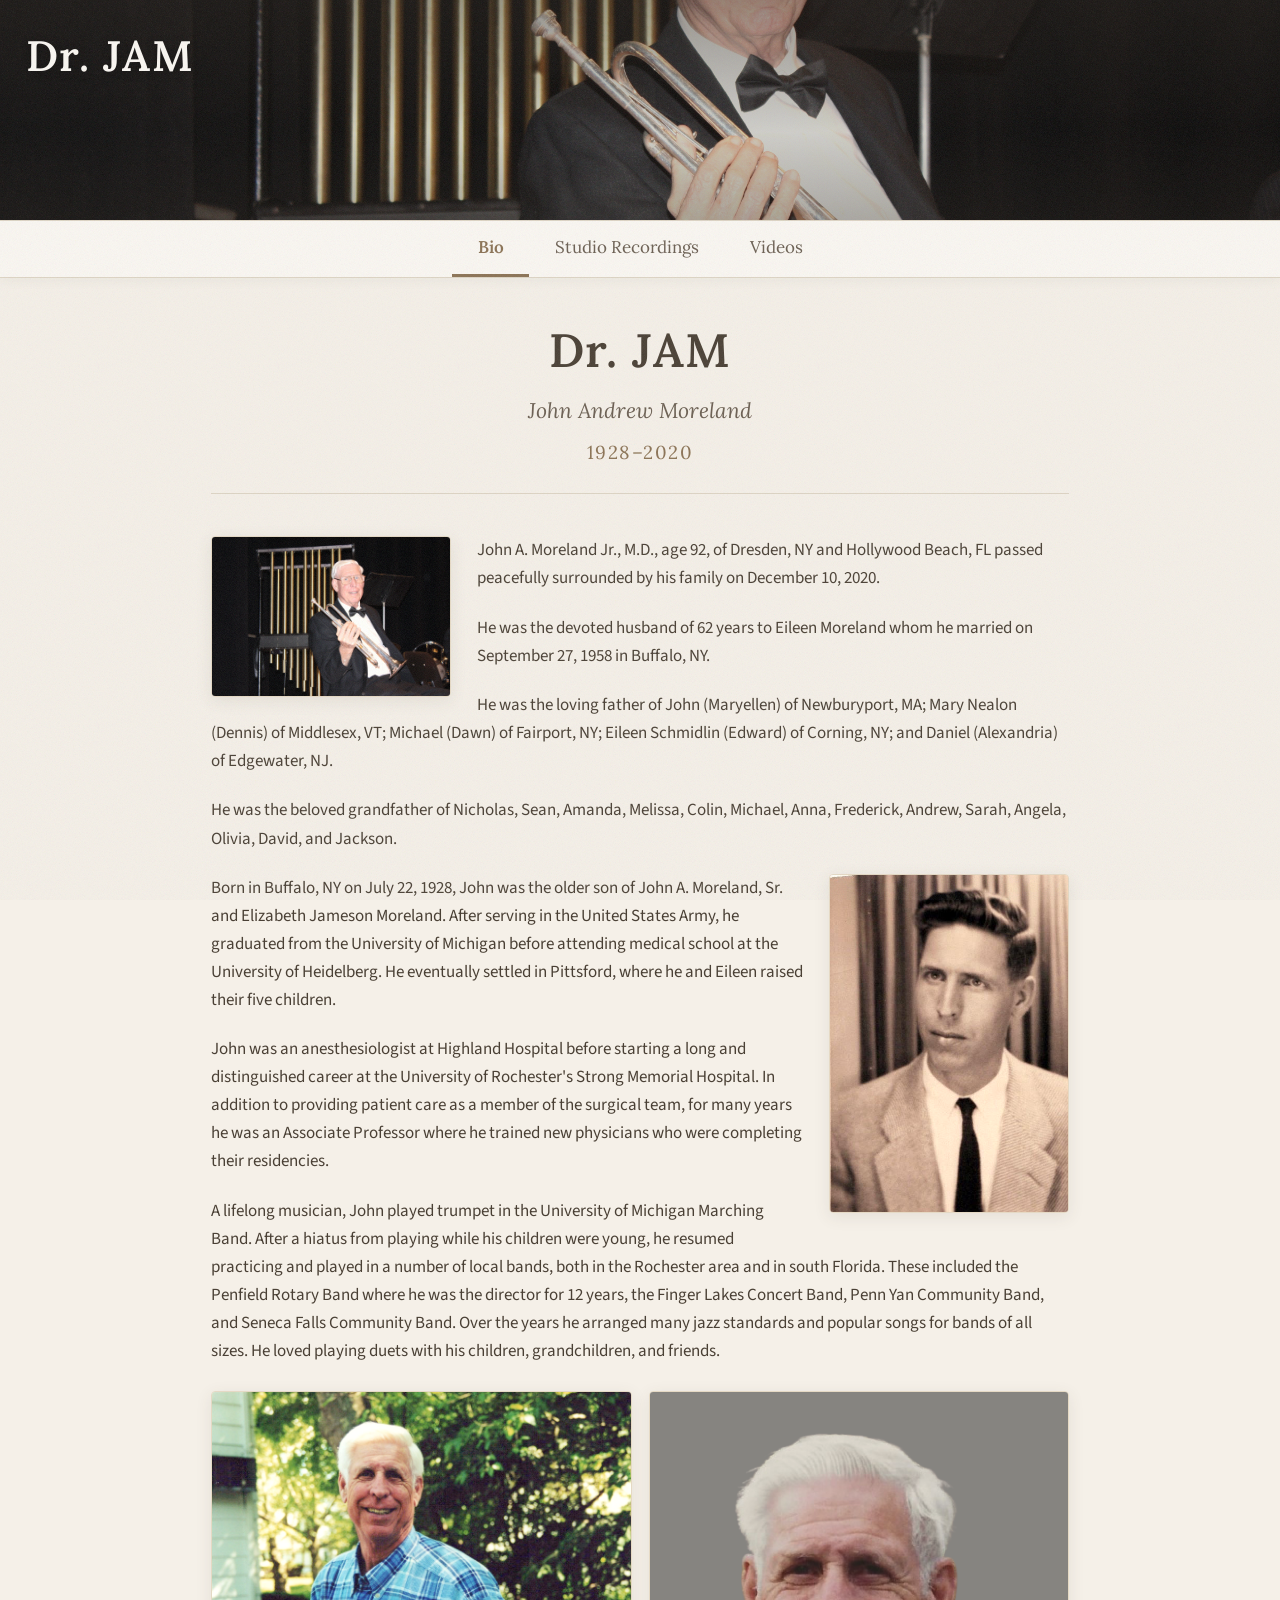
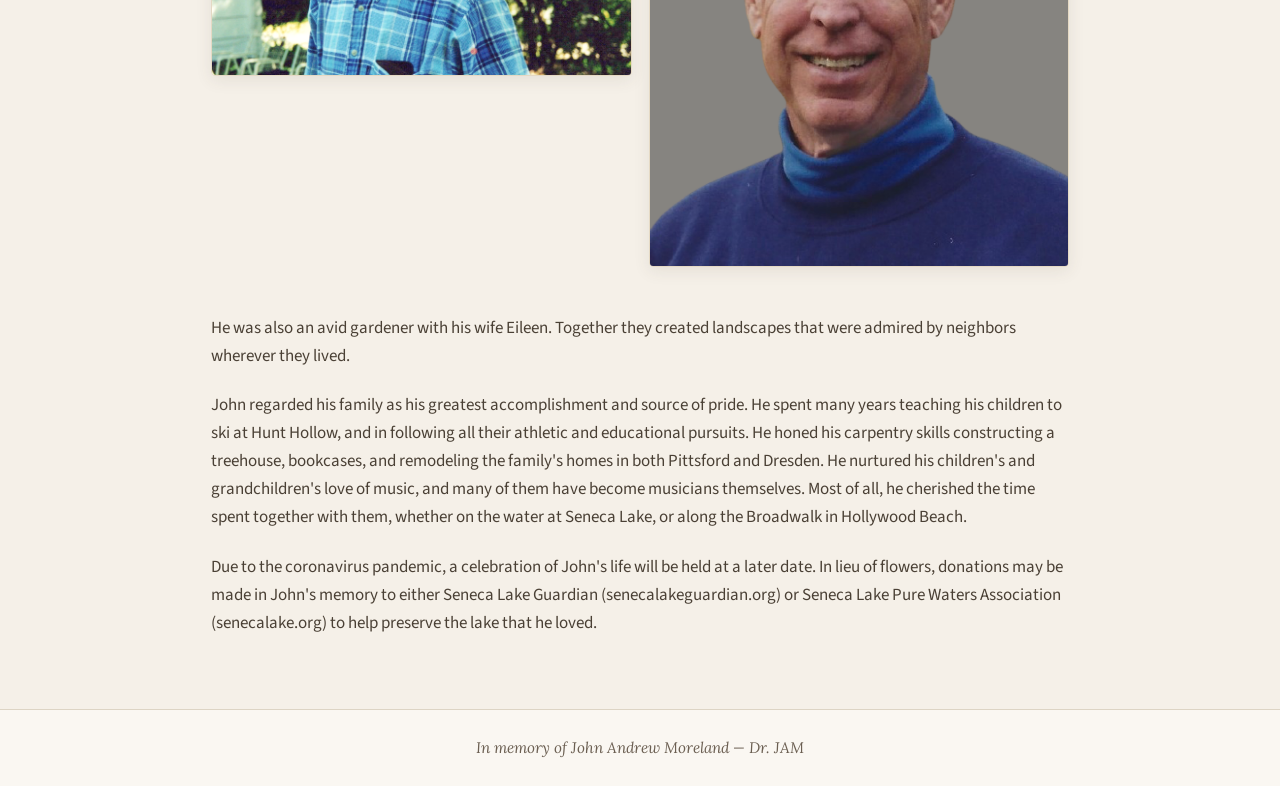
==== source/index.html @ f9a6eca0 "initial site" ====
<!DOCTYPE html>
<html lang="en">
<head>
  <meta charset="UTF-8">
  <meta name="viewport" content="width=device-width, initial-scale=1.0">
  <title>♪ Dr. JAM ♫</title>
  <link rel="icon" href="favicon.svg" type="image/svg+xml">
  <link rel="preconnect" href="https://fonts.googleapis.com">
  <link rel="preconnect" href="https://fonts.gstatic.com" crossorigin>
  <link href="https://fonts.googleapis.com/css2?family=Lora:ital,wght@0,400;0,600;1,400&family=Source+Sans+3:wght@400;600&display=swap" rel="stylesheet">
  <link rel="stylesheet" href="css/styles.css">
</head>
<body>
  <header class="site-header">
    <div class="banner">
      <div class="banner-slides">
        <img src="../resources/images/IMG_6916.jpeg" alt="" class="banner-slide is-active">
        <img src="../resources/images/unnamed.jpg" alt="" class="banner-slide">
        <img src="../resources/images/unnamed%20(1).jpg" alt="" class="banner-slide">
      </div>
      <div class="banner-overlay">
        <h1 class="banner-title">Dr. JAM</h1>
      </div>
    </div>

    <nav class="tab-nav" role="tablist" aria-label="Site sections">
      <button type="button" class="tab-btn is-active" role="tab" data-tab="bio" aria-selected="true">Bio</button>
      <button type="button" class="tab-btn" role="tab" data-tab="recordings" aria-selected="false">Studio Recordings</button>
      <button type="button" class="tab-btn" role="tab" data-tab="videos" aria-selected="false">Videos</button>
    </nav>
  </header>

  <main class="site-main">
    <section class="tab-panel is-active" data-panel="bio" role="tabpanel" aria-labelledby="bio-tab">
      <div class="bio-hero">
        <h2 class="bio-name-large">Dr. JAM</h2>
        <p class="bio-full-name">John Andrew Moreland</p>
        <p class="bio-years">1928–2020</p>
      </div>

      <div class="bio-content">
        <figure class="bio-photo bio-photo-left">
          <img src="../resources/images/IMG_6916.jpeg" alt="John Andrew Moreland">
        </figure>

        <p>John A. Moreland Jr., M.D., age 92, of Dresden, NY and Hollywood Beach, FL passed peacefully surrounded by his family on December 10, 2020.</p>

        <p>He was the devoted husband of 62 years to Eileen Moreland whom he married on September 27, 1958 in Buffalo, NY.</p>

        <p>He was the loving father of John (Maryellen) of Newburyport, MA; Mary Nealon (Dennis) of Middlesex, VT; Michael (Dawn) of Fairport, NY; Eileen Schmidlin (Edward) of Corning, NY; and Daniel (Alexandria) of Edgewater, NJ.</p>

        <p>He was the beloved grandfather of Nicholas, Sean, Amanda, Melissa, Colin, Michael, Anna, Frederick, Andrew, Sarah, Angela, Olivia, David, and Jackson.</p>

        <figure class="bio-photo bio-photo-right">
          <img src="../resources/images/unnamed.jpg" alt="John with family">
        </figure>

        <p>Born in Buffalo, NY on July 22, 1928, John was the older son of John A. Moreland, Sr. and Elizabeth Jameson Moreland. After serving in the United States Army, he graduated from the University of Michigan before attending medical school at the University of Heidelberg. He eventually settled in Pittsford, where he and Eileen raised their five children.</p>

        <p>John was an anesthesiologist at Highland Hospital before starting a long and distinguished career at the University of Rochester's Strong Memorial Hospital. In addition to providing patient care as a member of the surgical team, for many years he was an Associate Professor where he trained new physicians who were completing their residencies.</p>

        <p>A lifelong musician, John played trumpet in the University of Michigan Marching Band. After a hiatus from playing while his children were young, he resumed practicing and played in a number of local bands, both in the Rochester area and in south Florida. These included the Penfield Rotary Band where he was the director for 12 years, the Finger Lakes Concert Band, Penn Yan Community Band, and Seneca Falls Community Band. Over the years he arranged many jazz standards and popular songs for bands of all sizes. He loved playing duets with his children, grandchildren, and friends.</p>

        <div class="bio-gallery">
          <figure class="bio-photo">
            <img src="../resources/images/unnamed%20(1).jpg" alt="John playing trumpet">
          </figure>
          <figure class="bio-photo">
            <img src="../resources/images/unnamed.png" alt="John with his band">
          </figure>
        </div>

        <p>He was also an avid gardener with his wife Eileen. Together they created landscapes that were admired by neighbors wherever they lived.</p>

        <p>John regarded his family as his greatest accomplishment and source of pride. He spent many years teaching his children to ski at Hunt Hollow, and in following all their athletic and educational pursuits. He honed his carpentry skills constructing a treehouse, bookcases, and remodeling the family's homes in both Pittsford and Dresden. He nurtured his children's and grandchildren's love of music, and many of them have become musicians themselves. Most of all, he cherished the time spent together with them, whether on the water at Seneca Lake, or along the Broadwalk in Hollywood Beach.</p>

        <p>Due to the coronavirus pandemic, a celebration of John's life will be held at a later date. In lieu of flowers, donations may be made in John's memory to either Seneca Lake Guardian (senecalakeguardian.org) or Seneca Lake Pure Waters Association (senecalake.org) to help preserve the lake that he loved.</p>
      </div>
    </section>

    <section class="tab-panel" data-panel="recordings" role="tabpanel" hidden>
      <div class="panel-intro">
        <h2 class="panel-title">Studio Recordings</h2>
        <p class="panel-subtitle">Arrangements by Dr. JAM, performed by The Penfield Rotary Stage Band</p>
      </div>
      <div id="recordings-content"></div>
    </section>

    <section class="tab-panel" data-panel="videos" role="tabpanel" hidden>
      <div class="panel-intro">
        <h2 class="panel-title">Videos</h2>
        <p class="panel-subtitle">Performance recordings of bands playing his arrangements</p>
      </div>
      <div class="videos-placeholder">
        <p>Videos will be added here soon. Check back for recordings of bands performing Dr. JAM's arrangements.</p>
        <ul class="video-list" id="video-list" aria-label="Performance videos">
          <!-- Future video embeds go here, e.g.:
          <li class="video-item">
            <h3>Performance title</h3>
            <div class="video-embed">
              <iframe ...></iframe>
            </div>
          </li>
          -->
        </ul>
      </div>
    </section>
  </main>

  <footer class="site-footer">
    <p>In memory of John Andrew Moreland — Dr. JAM</p>
  </footer>

  <script src="js/albums.js"></script>
  <script src="js/tabs.js"></script>
  <script src="js/player.js"></script>
  <script>
    (function () {
      const slides = document.querySelectorAll(".banner-slide");
      if (slides.length < 2) return;
      let current = 0;
      setInterval(function () {
        slides[current].classList.remove("is-active");
        current = (current + 1) % slides.length;
        slides[current].classList.add("is-active");
      }, 6000);
    })();
  </script>
</body>
</html>
---- source/css/styles.css ----
*,
*::before,
*::after {
  box-sizing: border-box;
}

:root {
  --color-bg: #f5f0e8;
  --color-text: #4a4035;
  --color-text-muted: #6b5f52;
  --color-accent: #8b7355;
  --color-accent-soft: #c4a882;
  --color-border: #ddd4c4;
  --color-card: #faf7f2;
  --font-serif: "Lora", Georgia, "Times New Roman", serif;
  --font-sans: "Source Sans 3", "Segoe UI", sans-serif;
  --max-width: 900px;
}

html {
  font-size: 17px;
  scroll-behavior: smooth;
}

body {
  margin: 0;
  min-height: 100vh;
  font-family: var(--font-sans);
  color: var(--color-text);
  background-color: var(--color-bg);
  line-height: 1.65;
  position: relative;
}

body::before {
  content: "";
  position: fixed;
  inset: 0;
  pointer-events: none;
  z-index: 9999;
  opacity: 0.1;
  background-image: url("data:image/svg+xml,%3Csvg viewBox='0 0 256 256' xmlns='http://www.w3.org/2000/svg'%3E%3Cfilter id='n'%3E%3CfeTurbulence type='fractalNoise' baseFrequency='0.85' numOctaves='4' stitchTiles='stitch'/%3E%3C/filter%3E%3Crect width='100%25' height='100%25' filter='url(%23n)'/%3E%3C/svg%3E");
  background-repeat: repeat;
  background-size: 180px 180px;
}

img {
  max-width: 100%;
  height: auto;
  display: block;
}

/* Header & Banner */

.site-header {
  background: var(--color-card);
  border-bottom: 1px solid var(--color-border);
  box-shadow: 0 2px 12px rgba(74, 64, 53, 0.06);
}

.banner {
  position: relative;
  height: 220px;
  overflow: hidden;
  background: #3d342c;
}

.banner-slides {
  position: absolute;
  inset: 0;
}

.banner-slide {
  position: absolute;
  inset: 0;
  width: 100%;
  height: 100%;
  object-fit: cover;
  opacity: 0;
  transition: opacity 1.2s ease;
  filter: sepia(0.25) brightness(0.92);
}

.banner-slide.is-active {
  opacity: 1;
}

.banner-overlay {
  position: absolute;
  inset: 0;
  background: linear-gradient(
    to bottom,
    rgba(45, 38, 32, 0.45) 0%,
    rgba(45, 38, 32, 0.15) 60%,
    rgba(45, 38, 32, 0.35) 100%
  );
  display: flex;
  align-items: flex-start;
  padding: 1.25rem 1.5rem;
}

.banner-title {
  margin: 0;
  font-family: var(--font-serif);
  font-size: clamp(1.75rem, 5vw, 2.5rem);
  font-weight: 600;
  color: #faf7f2;
  text-shadow: 0 2px 8px rgba(0, 0, 0, 0.35);
  letter-spacing: 0.04em;
}

/* Tab Navigation */

.tab-nav {
  display: flex;
  justify-content: center;
  flex-wrap: wrap;
  gap: 0;
  padding: 0;
  border-top: 1px solid var(--color-border);
}

.tab-btn {
  appearance: none;
  border: none;
  background: transparent;
  font-family: var(--font-serif);
  font-size: 1rem;
  color: var(--color-text-muted);
  padding: 0.9rem 1.5rem;
  cursor: pointer;
  border-bottom: 3px solid transparent;
  transition: color 0.2s, border-color 0.2s, background 0.2s;
}

.tab-btn:hover {
  color: var(--color-accent);
  background: rgba(139, 115, 85, 0.06);
}

.tab-btn.is-active {
  color: var(--color-accent);
  border-bottom-color: var(--color-accent);
  font-weight: 600;
}

/* Main Content */

.site-main {
  max-width: var(--max-width);
  margin: 0 auto;
  padding: 2rem 1.25rem 3rem;
}

.tab-panel[hidden] {
  display: none;
}

.panel-intro {
  text-align: center;
  margin-bottom: 2rem;
}

.panel-title {
  font-family: var(--font-serif);
  font-size: 1.75rem;
  font-weight: 600;
  margin: 0 0 0.35rem;
  color: var(--color-text);
}

.panel-subtitle {
  margin: 0;
  color: var(--color-text-muted);
  font-size: 1rem;
}

/* Bio Tab */

.bio-hero {
  text-align: center;
  margin-bottom: 2.5rem;
  padding-bottom: 1.5rem;
  border-bottom: 1px solid var(--color-border);
}

.bio-name-large {
  font-family: var(--font-serif);
  font-size: clamp(2rem, 6vw, 2.75rem);
  font-weight: 600;
  margin: 0 0 0.25rem;
  color: var(--color-text);
  letter-spacing: 0.03em;
}

.bio-full-name {
  font-family: var(--font-serif);
  font-size: 1.25rem;
  font-style: italic;
  margin: 0 0 0.5rem;
  color: var(--color-text-muted);
}

.bio-years {
  font-family: var(--font-serif);
  font-size: 1.1rem;
  margin: 0;
  color: var(--color-accent);
  letter-spacing: 0.08em;
}

.bio-content p {
  margin: 0 0 1.25rem;
}

.bio-photo {
  margin: 0 0 1.25rem;
}

.bio-photo img {
  border-radius: 4px;
  border: 1px solid var(--color-border);
  box-shadow: 0 4px 16px rgba(74, 64, 53, 0.1);
  filter: sepia(0.12);
}

.bio-photo-left {
  float: left;
  max-width: 240px;
  margin: 0 1.5rem 1rem 0;
}

.bio-photo-right {
  float: right;
  max-width: 240px;
  margin: 0 0 1rem 1.5rem;
}

.bio-gallery {
  display: grid;
  grid-template-columns: repeat(auto-fit, minmax(200px, 1fr));
  gap: 1rem;
  margin: 1.5rem 0;
  clear: both;
}

.bio-content::after {
  content: "";
  display: table;
  clear: both;
}

/* Recordings Tab */

.album-section {
  background: var(--color-card);
  border: 1px solid var(--color-border);
  border-radius: 6px;
  padding: 1.5rem;
  margin-bottom: 2rem;
  box-shadow: 0 2px 10px rgba(74, 64, 53, 0.05);
}

.album-header {
  display: flex;
  flex-wrap: wrap;
  align-items: flex-start;
  justify-content: space-between;
  gap: 1rem;
  margin-bottom: 1.25rem;
  padding-bottom: 1rem;
  border-bottom: 1px solid var(--color-border);
}

.album-title {
  font-family: var(--font-serif);
  font-size: 1.35rem;
  font-weight: 600;
  margin: 0 0 0.25rem;
}

.album-band {
  margin: 0;
  font-size: 0.95rem;
  color: var(--color-text-muted);
  font-style: italic;
}

.track-list {
  list-style: none;
  margin: 0;
  padding: 0;
}

.track-item {
  display: grid;
  grid-template-columns: 2.5rem 1fr auto;
  align-items: center;
  gap: 0.75rem;
  padding: 0.6rem 0;
  border-bottom: 1px solid rgba(221, 212, 196, 0.6);
}

.track-item:last-child {
  border-bottom: none;
}

.track-number {
  font-family: var(--font-serif);
  font-size: 0.9rem;
  color: var(--color-accent-soft);
}

.track-title {
  font-size: 0.98rem;
}

/* Buttons */

.btn {
  appearance: none;
  border: 1px solid var(--color-accent);
  background: transparent;
  color: var(--color-accent);
  font-family: var(--font-sans);
  font-size: 0.85rem;
  font-weight: 600;
  padding: 0.4rem 0.85rem;
  border-radius: 4px;
  cursor: pointer;
  min-width: 4.5rem;
  transition: background 0.2s, color 0.2s;
}

.btn:hover {
  background: rgba(139, 115, 85, 0.1);
}

.btn.is-playing {
  background: var(--color-accent);
  color: #faf7f2;
}

.album-play-all-btn {
  font-size: 0.9rem;
  padding: 0.5rem 1rem;
}

/* Videos Tab */

.videos-placeholder {
  background: var(--color-card);
  border: 1px solid var(--color-border);
  border-radius: 6px;
  padding: 2rem 1.5rem;
  text-align: center;
  box-shadow: 0 2px 10px rgba(74, 64, 53, 0.05);
}

.videos-placeholder > p {
  margin: 0 0 1.5rem;
  color: var(--color-text-muted);
  font-size: 1.05rem;
}

.video-list {
  list-style: none;
  margin: 0;
  padding: 0;
  text-align: left;
}

.video-item {
  margin-bottom: 2rem;
}

.video-item h3 {
  font-family: var(--font-serif);
  font-size: 1.15rem;
  margin: 0 0 0.75rem;
}

.video-embed {
  position: relative;
  padding-bottom: 56.25%;
  height: 0;
  overflow: hidden;
  border-radius: 4px;
  border: 1px solid var(--color-border);
}

.video-embed iframe {
  position: absolute;
  inset: 0;
  width: 100%;
  height: 100%;
}

/* Footer */

.site-footer {
  text-align: center;
  padding: 1.5rem;
  border-top: 1px solid var(--color-border);
  background: var(--color-card);
  font-family: var(--font-serif);
  font-size: 0.9rem;
  font-style: italic;
  color: var(--color-text-muted);
}

.site-footer p {
  margin: 0;
}

/* Responsive */

@media (max-width: 640px) {
  .banner {
    height: 180px;
  }

  .tab-btn {
    padding: 0.75rem 1rem;
    font-size: 0.92rem;
  }

  .bio-photo-left,
  .bio-photo-right {
    float: none;
    max-width: 100%;
    margin: 0 0 1.25rem;
  }

  .album-header {
    flex-direction: column;
    align-items: stretch;
  }

  .album-play-all-btn {
    width: 100%;
  }

  .track-item {
    grid-template-columns: 2rem 1fr;
    grid-template-rows: auto auto;
  }

  .track-play-btn {
    grid-column: 2;
    justify-self: start;
  }
}
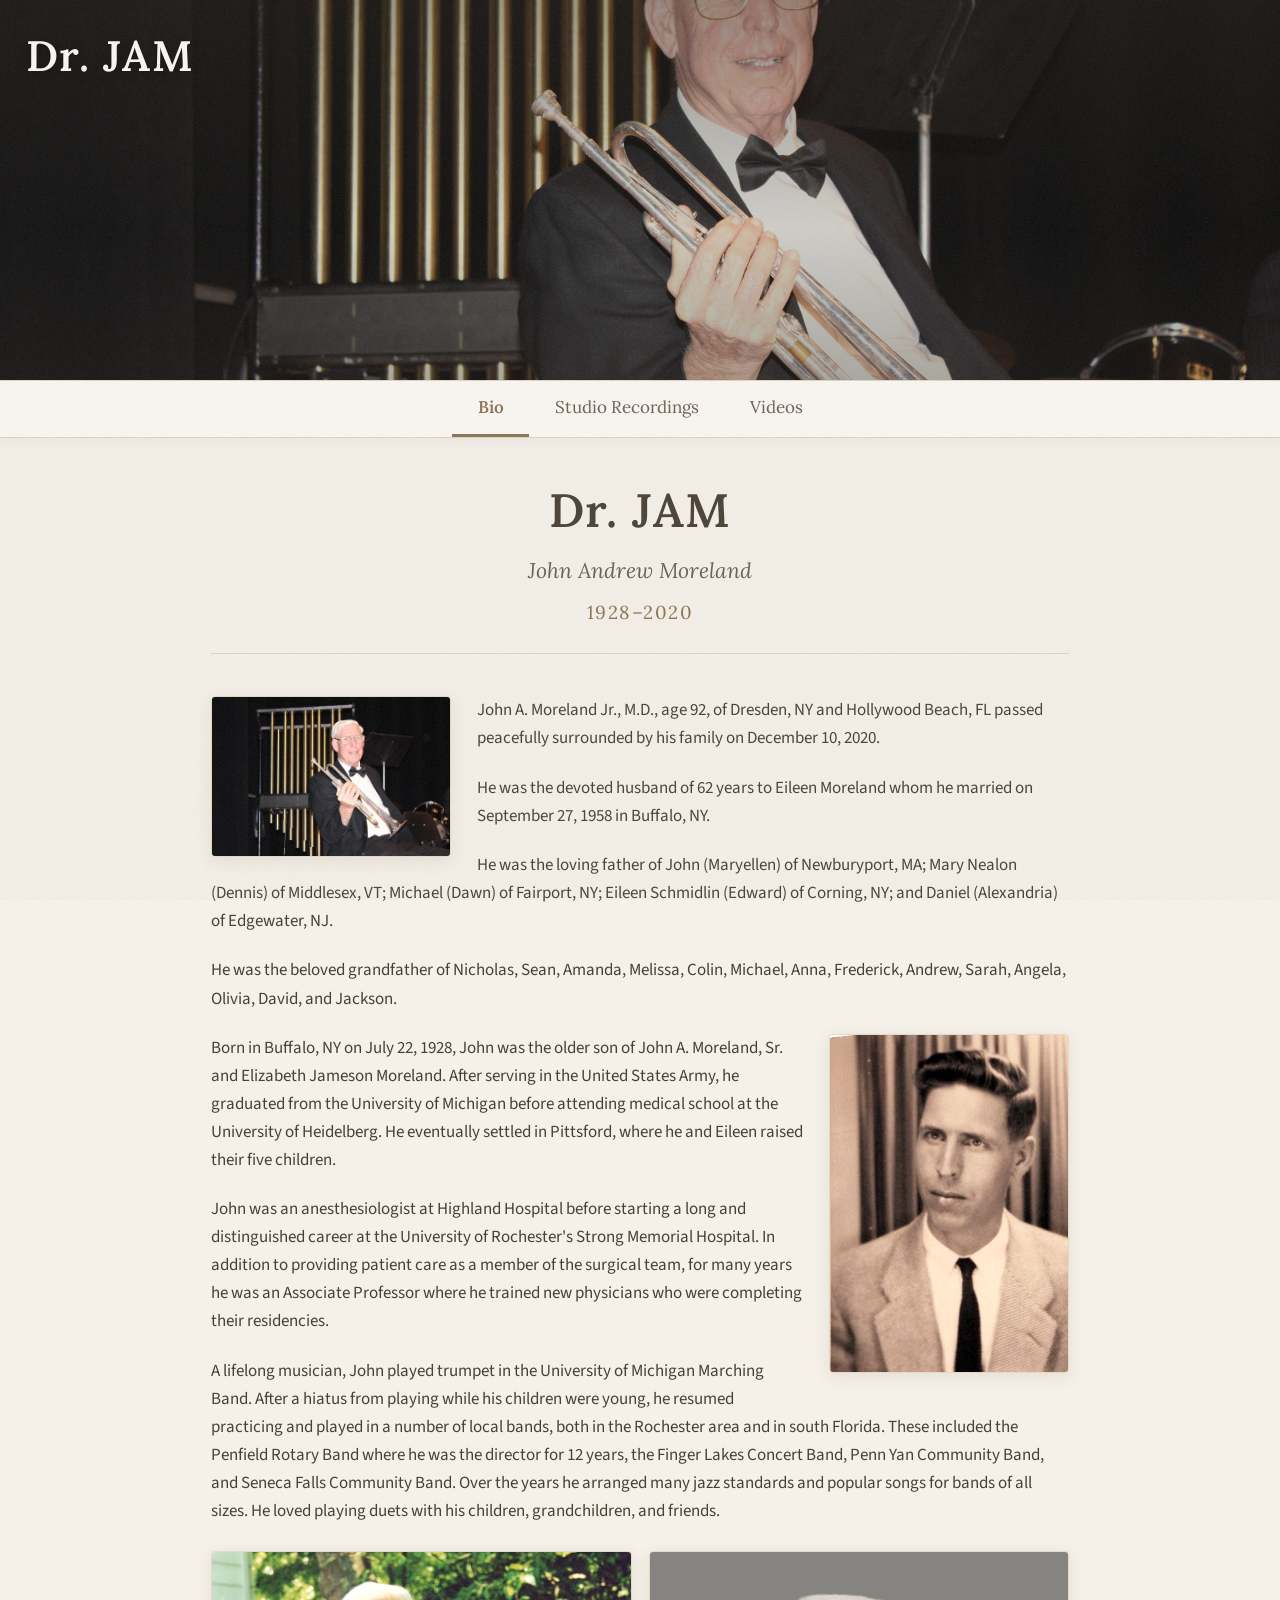
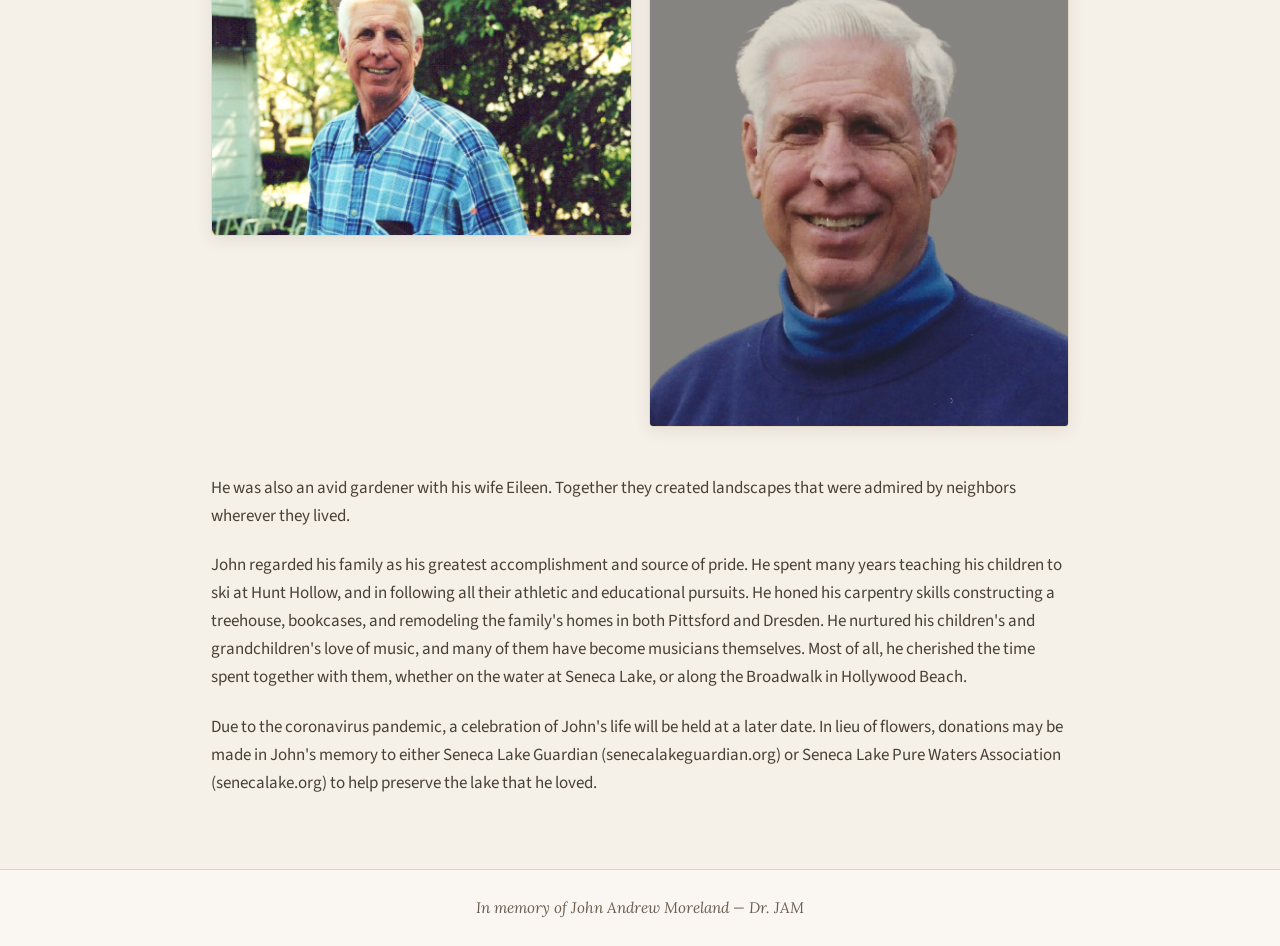
==== commit d7469821: "fixed a bunch of stuff" ====
--- a/source/index.html
+++ b/source/index.html
@@ -3,7 +3,7 @@
 <head>
   <meta charset="UTF-8">
   <meta name="viewport" content="width=device-width, initial-scale=1.0">
-  <title>♪ Dr. JAM ♫</title>
+  <title>Dr. JAM</title>
   <link rel="icon" href="favicon.svg" type="image/svg+xml">
   <link rel="preconnect" href="https://fonts.googleapis.com">
   <link rel="preconnect" href="https://fonts.gstatic.com" crossorigin>
@@ -84,6 +84,23 @@
         <p class="panel-subtitle">Arrangements by Dr. JAM, performed by The Penfield Rotary Stage Band</p>
       </div>
       <div id="recordings-content"></div>
+
+      <div id="audio-player" class="audio-player" hidden>
+        <div class="player-info">
+          <p class="player-track-title" id="player-track-title">—</p>
+          <p class="player-album-title" id="player-album-title">—</p>
+        </div>
+        <div class="player-controls">
+          <button type="button" class="player-btn" id="player-prev" aria-label="Previous track" title="Previous track">&#9664;&#9664;</button>
+          <button type="button" class="player-btn player-btn-main" id="player-play-pause" aria-label="Play" title="Play">&#9654;</button>
+          <button type="button" class="player-btn" id="player-next" aria-label="Next track" title="Next track">&#9654;&#9654;</button>
+        </div>
+        <div class="player-progress">
+          <span class="player-time" id="player-current-time">0:00</span>
+          <input type="range" class="player-seek" id="player-seek" min="0" max="1000" value="0" aria-label="Seek">
+          <span class="player-time" id="player-duration">0:00</span>
+        </div>
+      </div>
     </section>
 
     <section class="tab-panel" data-panel="videos" role="tabpanel" hidden>
--- a/source/css/styles.css
+++ b/source/css/styles.css
@@ -60,7 +60,7 @@
 
 .banner {
   position: relative;
-  height: 220px;
+  height: 380px;
   overflow: hidden;
   background: #3d342c;
 }
@@ -297,8 +297,19 @@
   grid-template-columns: 2.5rem 1fr auto;
   align-items: center;
   gap: 0.75rem;
-  padding: 0.6rem 0;
+  padding: 0.6rem 0.5rem;
   border-bottom: 1px solid rgba(221, 212, 196, 0.6);
+  border-radius: 4px;
+  transition: background 0.2s;
+}
+
+.track-item.is-active {
+  background: rgba(139, 115, 85, 0.1);
+}
+
+.track-item.is-active .track-title {
+  font-weight: 600;
+  color: var(--color-accent);
 }
 
 .track-item:last-child {
@@ -346,6 +357,132 @@
   padding: 0.5rem 1rem;
 }
 
+/* Audio Player */
+
+.audio-player {
+  position: sticky;
+  bottom: 0;
+  margin-top: 1.5rem;
+  padding: 1rem 1.25rem;
+  background: var(--color-card);
+  border: 1px solid var(--color-border);
+  border-radius: 8px;
+  box-shadow: 0 -4px 20px rgba(74, 64, 53, 0.1);
+}
+
+.player-info {
+  text-align: center;
+  margin-bottom: 0.75rem;
+}
+
+.player-track-title {
+  margin: 0;
+  font-family: var(--font-serif);
+  font-size: 1.05rem;
+  font-weight: 600;
+  color: var(--color-text);
+}
+
+.player-album-title {
+  margin: 0.15rem 0 0;
+  font-size: 0.85rem;
+  color: var(--color-text-muted);
+  font-style: italic;
+}
+
+.player-controls {
+  display: flex;
+  align-items: center;
+  justify-content: center;
+  gap: 0.75rem;
+  margin-bottom: 0.75rem;
+}
+
+.player-btn {
+  appearance: none;
+  border: 1px solid var(--color-border);
+  background: transparent;
+  color: var(--color-accent);
+  font-size: 0.85rem;
+  width: 2.5rem;
+  height: 2.5rem;
+  border-radius: 50%;
+  cursor: pointer;
+  display: flex;
+  align-items: center;
+  justify-content: center;
+  transition: background 0.2s, border-color 0.2s;
+}
+
+.player-btn:hover:not(:disabled) {
+  background: rgba(139, 115, 85, 0.1);
+  border-color: var(--color-accent);
+}
+
+.player-btn:disabled {
+  opacity: 0.35;
+  cursor: not-allowed;
+}
+
+.player-btn-main {
+  width: 3rem;
+  height: 3rem;
+  font-size: 1rem;
+  background: var(--color-accent);
+  border-color: var(--color-accent);
+  color: #faf7f2;
+}
+
+.player-btn-main:hover:not(:disabled) {
+  background: #7a6549;
+  border-color: #7a6549;
+}
+
+.player-progress {
+  display: flex;
+  align-items: center;
+  gap: 0.75rem;
+}
+
+.player-time {
+  font-size: 0.8rem;
+  color: var(--color-text-muted);
+  font-variant-numeric: tabular-nums;
+  min-width: 2.5rem;
+}
+
+.player-time:last-child {
+  text-align: right;
+}
+
+.player-seek {
+  flex: 1;
+  height: 6px;
+  appearance: none;
+  background: var(--color-border);
+  border-radius: 3px;
+  cursor: pointer;
+}
+
+.player-seek::-webkit-slider-thumb {
+  appearance: none;
+  width: 14px;
+  height: 14px;
+  border-radius: 50%;
+  background: var(--color-accent);
+  border: 2px solid #faf7f2;
+  box-shadow: 0 1px 4px rgba(74, 64, 53, 0.25);
+}
+
+.player-seek::-moz-range-thumb {
+  width: 14px;
+  height: 14px;
+  border-radius: 50%;
+  background: var(--color-accent);
+  border: 2px solid #faf7f2;
+  box-shadow: 0 1px 4px rgba(74, 64, 53, 0.25);
+}
+
 /* Videos Tab */
 
 .videos-placeholder {
@@ -417,7 +554,7 @@
 
 @media (max-width: 640px) {
   .banner {
-    height: 180px;
+    height: 280px;
   }
 
   .tab-btn {
@@ -450,4 +587,13 @@
     grid-column: 2;
     justify-self: start;
   }
-}
+
+  .player-progress {
+    gap: 0.5rem;
+  }
+
+  .player-time {
+    font-size: 0.75rem;
+    min-width: 2.25rem;
+  }
+}
